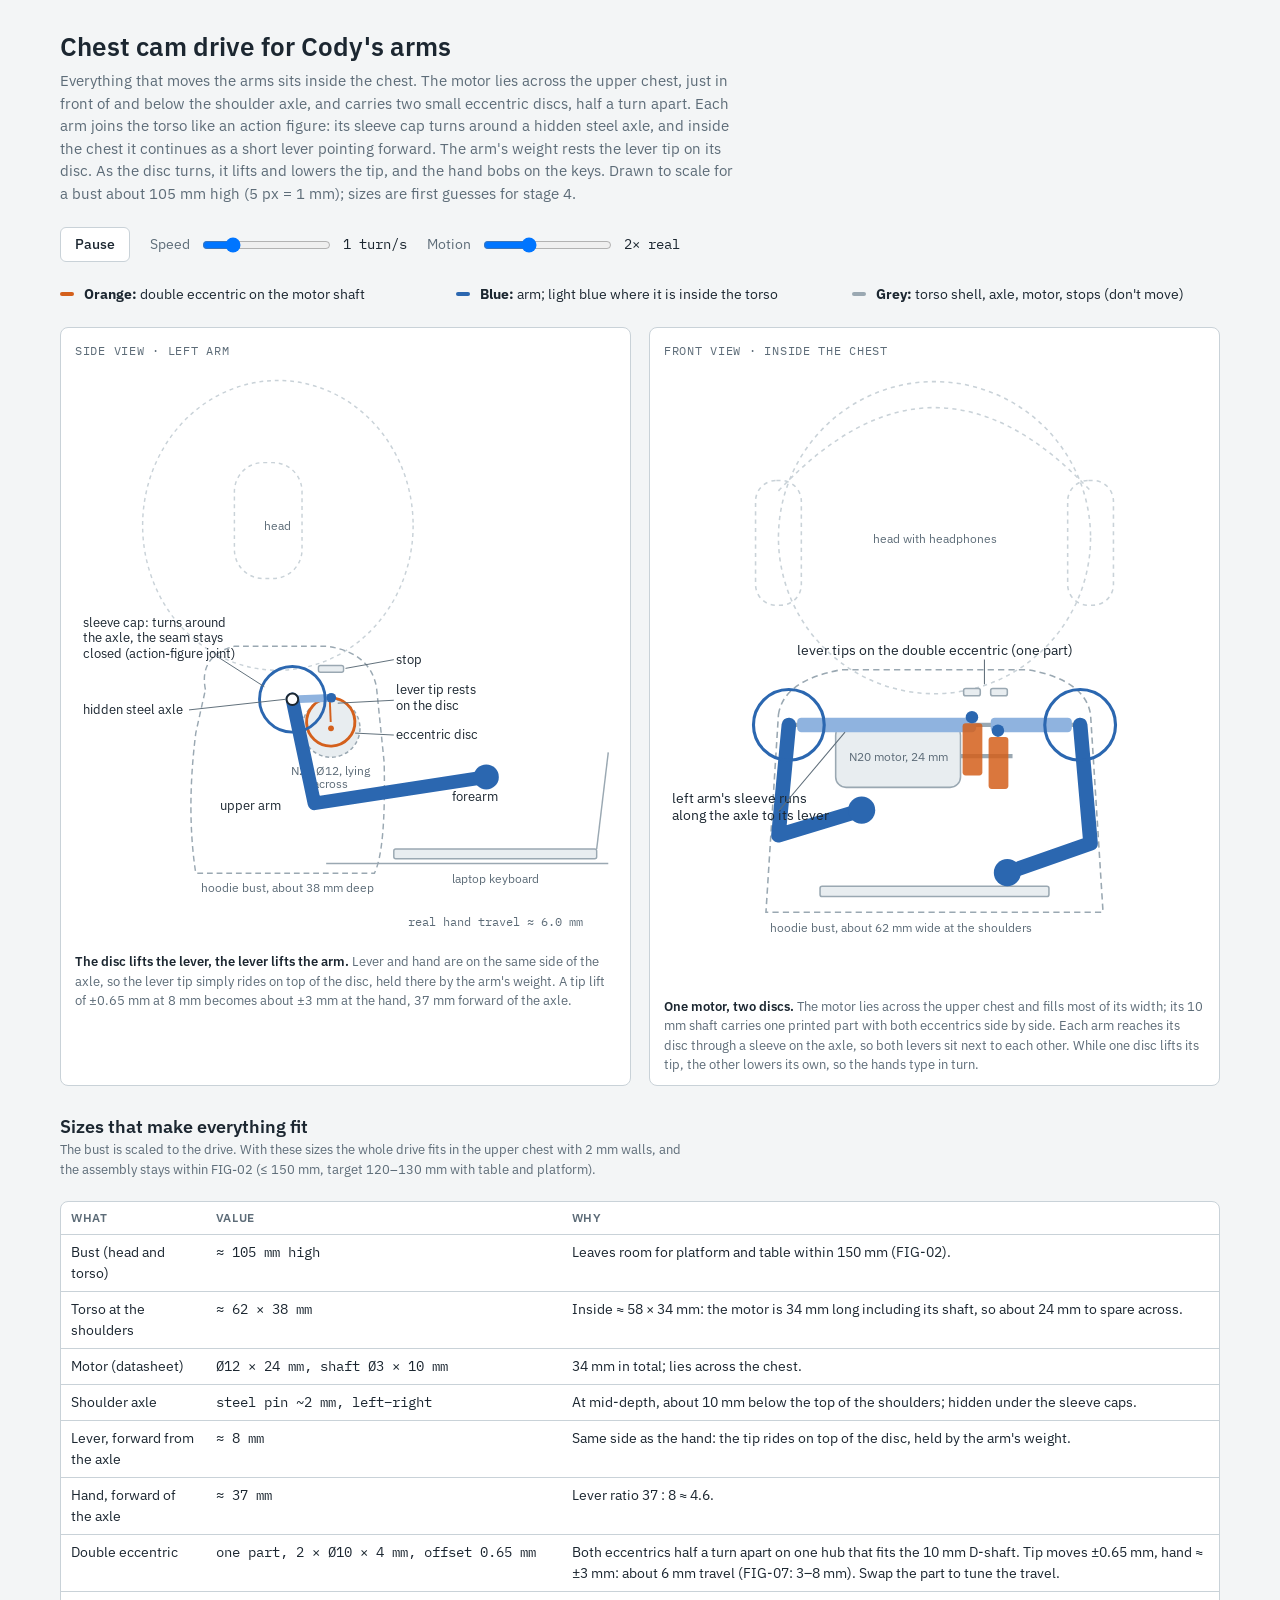
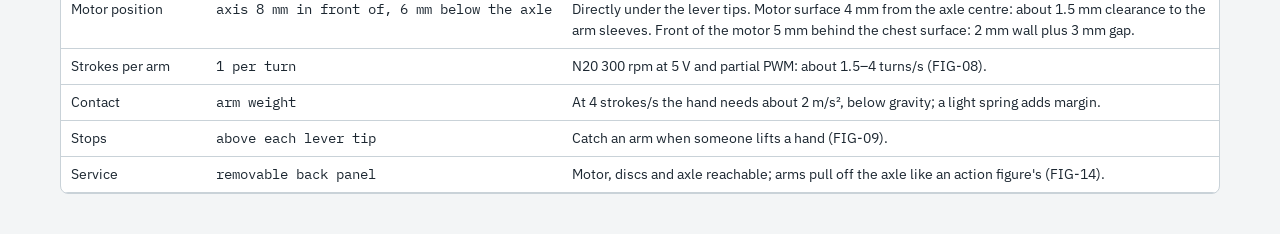
==== cad/concept/Cody Chest Cam Drive.html @ 4b965b7c "stage 4 preparation" ====
<!doctype html><html><head><meta charset=utf8><meta name=viewport content="width=device-width,initial-scale=1,viewport-fit=cover"><style>:root{color-scheme:light;box-sizing:border-box;padding-top:env(safe-area-inset-top,0px);padding-bottom:env(safe-area-inset-bottom,0px)}html{scroll-padding-top:env(safe-area-inset-top,0px)}body{margin:0;padding:0;font:14px -apple-system,BlinkMacSystemFont,sans-serif;background:#fff;color:#000}img{max-width:100%}[hidden]:not([hidden=until-found i]){display:none!important}</style></head><body>
<title>Cody Chest Cam Drive</title>
<meta name="claude:viewport-fit-sides" content="cover">
<link rel="preconnect" href="https://fonts.googleapis.com">
<link rel="stylesheet" href="https://fonts.googleapis.com/css2?family=IBM+Plex+Mono:wght@400;500&family=IBM+Plex+Sans:wght@400;500;600&display=swap">
<style>
  /* Layout: a technical drawing sheet - side and front view of the bust to scale, both animated, numbers below. */
  :root {
    --paper: #f3f5f6;
    --sheet: #ffffff;
    --ink: #1c2731;
    --muted: #5d6c78;
    --line: #c9d2d8;
    --fixed: #9aa8b2;       /* torso, axle, motor, stops: parts that don't move */
    --drive: #d4601c;       /* eccentric discs on the motor shaft */
    --arm: #2b67b0;         /* arms: sleeve cap, upper arm, forearm, hand */
    --arm-soft: #8fb3df;    /* parts of the arm inside the torso: sleeve on the axle, lever */
    --fixed-fill: #e8edf0;
    --font-sans: "IBM Plex Sans", system-ui, sans-serif;
    --font-mono: "IBM Plex Mono", ui-monospace, monospace;
  }
  @media (prefers-color-scheme: dark) {
    :root:not([data-theme="light"]) {
      --paper: #131a20; --sheet: #1a232b; --ink: #e3e9ee; --muted: #93a3af; --line: #33414c;
      --fixed: #6f808c; --drive: #f08a4b; --arm: #6aa6ec; --arm-soft: #3f6694; --fixed-fill: #222d36; color-scheme: dark;
    }
  }
  :root[data-theme="dark"] {
    --paper: #131a20; --sheet: #1a232b; --ink: #e3e9ee; --muted: #93a3af; --line: #33414c;
    --fixed: #6f808c; --drive: #f08a4b; --arm: #6aa6ec; --arm-soft: #3f6694; --fixed-fill: #222d36; color-scheme: dark;
  }
  body {
    background: var(--paper); color: var(--ink); font-family: var(--font-sans); font-size: 15px; line-height: 1.5;
    padding-left: max(16px, env(safe-area-inset-left, 0px)); padding-right: max(16px, env(safe-area-inset-right, 0px));
    padding-block: 28px 40px;
  }
  main { max-width: 1160px; margin: 0 auto; display: grid; gap: 22px; }
  h1 { font-size: 1.6rem; font-weight: 600; margin: 0; text-wrap: balance; }
  .lede { margin: 4px 0 0; color: var(--muted); max-width: 76ch; }
  .controls { display: flex; flex-wrap: wrap; align-items: center; gap: 12px 20px; font-size: 14px; }
  button {
    font: inherit; font-weight: 500; color: var(--ink); background: var(--sheet); border: 1px solid var(--line);
    border-radius: 6px; padding: 6px 14px; cursor: pointer;
  }
  button:focus-visible, input:focus-visible { outline: 2px solid var(--arm); outline-offset: 2px; }
  label { display: flex; align-items: center; gap: 10px; color: var(--muted); }
  output { font-family: var(--font-mono); color: var(--ink); min-width: 7ch; }
  .views { display: grid; grid-template-columns: repeat(auto-fit, minmax(min(100%, 460px), 1fr)); gap: 18px; }
  figure { margin: 0; background: var(--sheet); border: 1px solid var(--line); border-radius: 8px; padding: 14px 14px 10px; min-width: 0; }
  figcaption { font-size: 13px; color: var(--muted); margin-top: 6px; }
  figcaption b { color: var(--ink); font-weight: 600; }
  .view-title { font-family: var(--font-mono); font-size: 12px; letter-spacing: .06em; text-transform: uppercase; color: var(--muted); margin: 0 0 6px; }
  svg { width: 100%; height: auto; display: block; }
  svg text { font-family: var(--font-sans); font-size: 13px; fill: var(--ink); }
  svg .note { fill: var(--muted); font-size: 12px; }
  svg .dim { font-family: var(--font-mono); font-size: 12px; fill: var(--muted); }
  .fixed { stroke: var(--fixed); fill: var(--fixed-fill); stroke-width: 1.5; }
  .fixed-line { stroke: var(--fixed); stroke-width: 1.5; fill: none; }
  .axle { stroke: var(--fixed); stroke-width: 4; }
  .shell { stroke: var(--fixed); fill: none; stroke-width: 1.5; stroke-dasharray: 6 4; }
  .ghost { stroke: var(--line); fill: none; stroke-width: 1.5; stroke-dasharray: 4 4; }
  .disc { stroke: var(--drive); fill: none; stroke-width: 3; }
  .disc-fill { fill: var(--drive); }
  .disc-mark { stroke: var(--drive); stroke-width: 2; }
  .arm { stroke: var(--arm); stroke-width: 14; stroke-linecap: round; stroke-linejoin: round; fill: none; }
  .cap { fill: none; stroke: var(--arm); stroke-width: 3; }
  .lever { stroke: var(--arm-soft); stroke-width: 8; stroke-linecap: round; fill: none; }
  .sleeve { fill: var(--arm-soft); }
  .tip { fill: var(--arm); }
  .arm-fill { fill: var(--arm); }
  .pivot { fill: var(--sheet); stroke: var(--ink); stroke-width: 2; }
  .leader { stroke: var(--muted); stroke-width: 1; fill: none; }
  .key { display: grid; grid-template-columns: repeat(auto-fit, minmax(min(100%, 240px), 1fr)); gap: 10px 28px; font-size: 14px; }
  .key div { display: flex; gap: 10px; align-items: baseline; min-width: 0; }
  .swatch { width: 14px; height: 4px; border-radius: 2px; flex: none; transform: translateY(-3px); }
  table { border-collapse: collapse; width: 100%; font-size: 14px; }
  th, td { text-align: left; padding: 7px 10px; border-bottom: 1px solid var(--line); vertical-align: top; }
  th { font-weight: 600; color: var(--muted); font-size: 12px; text-transform: uppercase; letter-spacing: .05em; }
  td.num { font-family: var(--font-mono); white-space: nowrap; font-variant-numeric: tabular-nums; }
  .table-wrap { overflow-x: auto; background: var(--sheet); border: 1px solid var(--line); border-radius: 8px; }
  h2 { font-size: 1.1rem; margin: 6px 0 0; font-weight: 600; }
  p.small { font-size: 13px; color: var(--muted); margin: 0; max-width: 80ch; }
</style>

<main>
  <header>
    <h1>Chest cam drive for Cody's arms</h1>
    <p class="lede">Everything that moves the arms sits inside the chest. The motor lies across the upper chest, just in front of and below the shoulder axle, and carries two small eccentric discs, half a turn apart. Each arm joins the torso like an action figure: its sleeve cap turns around a hidden steel axle, and inside the chest it continues as a short lever pointing forward. The arm's weight rests the lever tip on its disc. As the disc turns, it lifts and lowers the tip, and the hand bobs on the keys. Drawn to scale for a bust about 105 mm high (5 px = 1 mm); sizes are first guesses for stage 4.</p>
  </header>

  <div class="controls">
    <button id="play" type="button" aria-pressed="true">Pause</button>
    <label for="speed">Speed <input id="speed" type="range" min="0.25" max="4" step="0.25" value="1"> <output id="speedOut" for="speed">1 turn/s</output></label>
    <label for="exag">Motion <input id="exag" type="range" min="1" max="4" step="1" value="2"> <output id="exagOut" for="exag">2× real</output></label>
  </div>

  <div class="key" aria-label="Colour key">
    <div><span class="swatch" style="background:var(--drive)"></span><span><b>Orange:</b> double eccentric on the motor shaft</span></div>
    <div><span class="swatch" style="background:var(--arm)"></span><span><b>Blue:</b> arm; light blue where it is inside the torso</span></div>
    <div><span class="swatch" style="background:var(--fixed)"></span><span><b>Grey:</b> torso shell, axle, motor, stops (don't move)</span></div>
  </div>

  <div class="views">
    <figure>
      <p class="view-title">Side view · left arm</p>
      <svg viewBox="40 60 560 600" role="img" aria-label="Side view of the bust: shoulder axle at mid-depth, lever forward inside the chest resting on an eccentric disc on the lying motor, arm down and forward to the keyboard">
        <!-- head with headphones and hoodie bust (outline of the draft) -->
        <ellipse class="ghost" cx="250" cy="225" rx="140" ry="150"/>
        <rect class="ghost" x="205" y="160" width="70" height="120" rx="30"/>
        <text class="note" x="250" y="230" text-anchor="middle">head</text>
        <path class="shell" d="M 175 395 Q 168 360 205 350 L 300 350 Q 345 356 352 392 L 360 470 Q 362 560 350 585 L 165 585 Q 155 520 165 440 Z"/>
        <text class="note" x="170" y="604">hoodie bust, about 38 mm deep</text>
        <!-- table and laptop keyboard -->
        <line class="fixed-line" x1="300" y1="575" x2="592" y2="575"/>
        <rect class="fixed" x="370" y="560" width="210" height="10" rx="2"/>
        <path class="fixed-line" d="M 580 560 L 592 460"/>
        <text class="note" x="475" y="595" text-anchor="middle">laptop keyboard</text>
        <!-- motor lying across, seen end-on, behind the disc -->
        <circle class="fixed" cx="305" cy="435" r="30" stroke-dasharray="4 3"/>
        <text class="note" x="305" y="483" text-anchor="middle">N20 Ø12, lying</text>
        <text class="note" x="305" y="497" text-anchor="middle">across</text>
        <!-- stop above the lever tip -->
        <rect class="fixed" x="292" y="370" width="26" height="7" rx="2"/>
        <!-- moving parts -->
        <g id="sDisc"><circle class="disc" cx="0" cy="0" r="25"/><line class="disc-mark" x1="0" y1="0" x2="0" y2="-25"/></g>
        <circle class="disc-fill" cx="305" cy="435" r="3"/>
        <path id="sLever" class="lever" d=""/>
        <circle id="sTip" class="tip" r="5"/>
        <path id="sArm" class="arm" d=""/>
        <circle id="sHand" class="arm-fill" r="13"/>
        <circle id="sCap" class="cap" r="34"/>
        <circle class="pivot" cx="265" cy="405" r="6"/>
        <!-- labels -->
        <text x="48" y="330">sleeve cap: turns around</text>
        <text x="48" y="346">the axle, the seam stays</text>
        <text x="48" y="362">closed (action-figure joint)</text>
        <path class="leader" d="M 186 360 L 236 392"/>
        <text x="48" y="420">hidden steel axle</text>
        <path class="leader" d="M 158 416 L 258 405"/>
        <text x="372" y="368">stop</text>
        <path class="leader" d="M 370 364 L 320 373"/>
        <text x="372" y="400">lever tip rests</text>
        <text x="372" y="416">on the disc</text>
        <path class="leader" d="M 370 406 L 312 409"/>
        <text x="372" y="446">eccentric disc</text>
        <path class="leader" d="M 370 442 L 330 440"/>
        <text x="190" y="520">upper arm</text>
        <text x="430" y="510">forearm</text>
        <text id="travelText" class="dim" x="475" y="640" text-anchor="middle"></text>
      </svg>
      <figcaption><b>The disc lifts the lever, the lever lifts the arm.</b> Lever and hand are on the same side of the axle, so the lever tip simply rides on top of the disc, held there by the arm's weight. A tip lift of ±0.65 mm at 8 mm becomes about ±3 mm at the hand, 37 mm forward of the axle.</figcaption>
    </figure>

    <figure>
      <p class="view-title">Front view · inside the chest</p>
      <svg viewBox="40 60 520 600" role="img" aria-label="Front view of the bust: steel axle through both shoulders, motor lying across the upper chest with two eccentric discs on its shaft, each lever tip resting on one disc">
        <ellipse class="ghost" cx="300" cy="225" rx="150" ry="150"/>
        <rect class="ghost" x="128" y="170" width="44" height="120" rx="20"/>
        <rect class="ghost" x="428" y="170" width="44" height="120" rx="20"/>
        <path class="ghost" d="M 150 180 Q 300 20 450 180"/>
        <text class="note" x="300" y="230" text-anchor="middle">head with headphones</text>
        <path class="shell" d="M 150 395 Q 155 362 210 352 L 390 352 Q 445 362 450 395 L 462 585 L 138 585 Z"/>
        <text class="note" x="142" y="604">hoodie bust, about 62 mm wide at the shoulders</text>
        <!-- keyboard -->
        <rect class="fixed" x="190" y="560" width="220" height="10" rx="2"/>
        <!-- motor lying across, shaft to the right -->
        <rect class="fixed" x="205" y="405" width="120" height="60" rx="10"/>
        <text class="note" x="265" y="440" text-anchor="middle">N20 motor, 24 mm</text>
        <line class="axle" x1="325" y1="435" x2="375" y2="435"/>
        <!-- axle and the arms' sleeves on it -->
        <line class="axle" x1="160" y1="405" x2="440" y2="405"/>
        <rect class="sleeve" x="168" y="398" width="172" height="14" rx="4"/>
        <rect class="sleeve" x="354" y="398" width="78" height="14" rx="4"/>
        <!-- stops above the tips -->
        <rect class="fixed" x="328" y="370" width="16" height="7" rx="2"/>
        <rect class="fixed" x="354" y="370" width="16" height="7" rx="2"/>
        <!-- moving parts: discs seen edge-on, tips, arms -->
        <rect id="fDiscL" class="disc-fill" x="327" y="410" width="19" height="50" rx="3" opacity="0.85"/>
        <rect id="fDiscR" class="disc-fill" x="352" y="410" width="19" height="50" rx="3" opacity="0.85"/>
        <circle id="fTipL" class="tip" cx="336" cy="404" r="6"/>
        <circle id="fTipR" class="tip" cx="361" cy="404" r="6"/>
        <path id="fArmL" class="arm" d=""/>
        <path id="fArmR" class="arm" d=""/>
        <circle id="fHandL" class="arm-fill" r="13"/>
        <circle id="fHandR" class="arm-fill" r="13"/>
        <circle class="cap" cx="160" cy="405" r="34"/>
        <circle class="cap" cx="440" cy="405" r="34"/>
        <!-- labels -->
        <text x="300" y="338" text-anchor="middle">lever tips on the double eccentric (one part)</text>
        <path class="leader" d="M 348 342 L 348 366"/>
        <text x="48" y="480">left arm's sleeve runs</text>
        <text x="48" y="496">along the axle to its lever</text>
        <path class="leader" d="M 150 488 L 214 412"/>
      </svg>
      <figcaption><b>One motor, two discs.</b> The motor lies across the upper chest and fills most of its width; its 10 mm shaft carries one printed part with both eccentrics side by side. Each arm reaches its disc through a sleeve on the axle, so both levers sit next to each other. While one disc lifts its tip, the other lowers its own, so the hands type in turn.</figcaption>
    </figure>
  </div>

  <section>
    <h2>Sizes that make everything fit</h2>
    <p class="small">The bust is scaled to the drive. With these sizes the whole drive fits in the upper chest with 2 mm walls, and the assembly stays within FIG-02 (≤ 150 mm, target 120–130 mm with table and platform).</p>
  </section>
  <div class="table-wrap">
    <table>
      <thead><tr><th>What</th><th>Value</th><th>Why</th></tr></thead>
      <tbody>
        <tr><td>Bust (head and torso)</td><td class="num">≈ 105 mm high</td><td>Leaves room for platform and table within 150 mm (FIG-02).</td></tr>
        <tr><td>Torso at the shoulders</td><td class="num">≈ 62 × 38 mm</td><td>Inside ≈ 58 × 34 mm: the motor is 34 mm long including its shaft, so about 24 mm to spare across.</td></tr>
        <tr><td>Motor (datasheet)</td><td class="num">Ø12 × 24 mm, shaft Ø3 × 10 mm</td><td>34 mm in total; lies across the chest.</td></tr>
        <tr><td>Shoulder axle</td><td class="num">steel pin ~2 mm, left–right</td><td>At mid-depth, about 10 mm below the top of the shoulders; hidden under the sleeve caps.</td></tr>
        <tr><td>Lever, forward from the axle</td><td class="num">≈ 8 mm</td><td>Same side as the hand: the tip rides on top of the disc, held by the arm's weight.</td></tr>
        <tr><td>Hand, forward of the axle</td><td class="num">≈ 37 mm</td><td>Lever ratio 37 : 8 ≈ 4.6.</td></tr>
        <tr><td>Double eccentric</td><td class="num">one part, 2 × Ø10 × 4 mm, offset 0.65 mm</td><td>Both eccentrics half a turn apart on one hub that fits the 10 mm D-shaft. Tip moves ±0.65 mm, hand ≈ ±3 mm: about 6 mm travel (FIG-07: 3–8 mm). Swap the part to tune the travel.</td></tr>
        <tr><td>Motor position</td><td class="num">axis 8 mm in front of, 6 mm below the axle</td><td>Directly under the lever tips. Motor surface 4 mm from the axle centre: about 1.5 mm clearance to the arm sleeves. Front of the motor 5 mm behind the chest surface: 2 mm wall plus 3 mm gap.</td></tr>
        <tr><td>Strokes per arm</td><td class="num">1 per turn</td><td>N20 300 rpm at 5 V and partial PWM: about 1.5–4 turns/s (FIG-08).</td></tr>
        <tr><td>Contact</td><td class="num">arm weight</td><td>At 4 strokes/s the hand needs about 2 m/s², below gravity; a light spring adds margin.</td></tr>
        <tr><td>Stops</td><td class="num">above each lever tip</td><td>Catch an arm when someone lifts a hand (FIG-09).</td></tr>
        <tr><td>Service</td><td class="num">removable back panel</td><td>Motor, discs and axle reachable; arms pull off the axle like an action figure's (FIG-14).</td></tr>
      </tbody>
    </table>
  </div>
</main>

<script>
(() => {
  const $ = (id) => document.getElementById(id);
  const reduce = window.matchMedia && window.matchMedia("(prefers-reduced-motion: reduce)").matches;
  let playing = !reduce;
  let turnsPerSecond = 1;
  let exag = 2;
  let phase = 0.9;
  let last = null;

  const PX = 5;                          // px per mm
  const OFFSET_MM = 0.65;                // eccentric offset
  const DISC_R = 25;                     // disc radius, px (5 mm)
  const P = [265, 405];                  // shoulder axle, side view
  const SHAFT = [305, 435];              // motor axis, side view
  const LEVER = 40;                      // 8 mm forward
  const ELBOW = [5, 110];                // relative to the axle
  const HAND_X = 185;                    // 37 mm forward
  const RATIO = HAND_X / LEVER;

  function rot(q, a) {
    const c = Math.cos(a), s = Math.sin(a);
    return [P[0] + q[0] * c - q[1] * s, P[1] + q[0] * s + q[1] * c];
  }
  function draw() {
    const e = OFFSET_MM * exag * PX;     // offset as drawn, px
    const liftL = e * Math.cos(phase);   // left tip lifted by liftL px
    const liftR = -liftL;
    const maxDown = RATIO * e;

    // Side view: disc centre circles the motor axis; tip rides on top of the disc
    const dc = [SHAFT[0] + e * Math.sin(phase), SHAFT[1] - e * Math.cos(phase)];
    const ang = phase * 180 / Math.PI;
    $("sDisc").setAttribute("transform", `translate(${dc[0]} ${dc[1]}) rotate(${ang})`);
    const a = -Math.asin(Math.max(-0.95, Math.min(0.95, liftL / LEVER)));   // tip up -> arm turns up
    const tip = rot([LEVER, 5], a);
    const handRest = [HAND_X, (547 - maxDown) - P[1]];                     // lowest hand touches the keys
    const elbow = rot(ELBOW, a), hand = rot(handRest, a);
    $("sLever").setAttribute("d", `M ${P[0]} ${P[1]} L ${tip[0]} ${tip[1]}`);
    setCircle("sTip", tip);
    $("sArm").setAttribute("d", `M ${P[0]} ${P[1]} L ${elbow[0]} ${elbow[1]} L ${hand[0]} ${hand[1]}`);
    setCircle("sHand", hand);
    setCircle("sCap", P);

    // Front view: discs move up and down half a turn apart; tips and hands follow
    $("fDiscL").setAttribute("y", 410 - liftL);
    $("fDiscR").setAttribute("y", 410 - liftR);
    $("fTipL").setAttribute("cy", 404 - liftL);
    $("fTipR").setAttribute("cy", 404 - liftR);
    const restY = 547 - maxDown;
    const hL = [230, restY - RATIO * liftL], hR = [370, restY - RATIO * liftR];
    const eL = [150, 515 - liftL * 0.6], eR = [450, 515 - liftR * 0.6];
    $("fArmL").setAttribute("d", `M 160 405 L ${eL[0]} ${eL[1]} L ${hL[0]} ${hL[1]}`);
    $("fArmR").setAttribute("d", `M 440 405 L ${eR[0]} ${eR[1]} L ${hR[0]} ${hR[1]}`);
    setCircle("fHandL", hL); setCircle("fHandR", hR);

    $("travelText").textContent = `real hand travel ≈ ${(2 * OFFSET_MM * RATIO).toFixed(1)} mm`;
  }
  function setCircle(id, p) { const el = $(id); el.setAttribute("cx", p[0]); el.setAttribute("cy", p[1]); }

  function tick(t) {
    if (last !== null && playing) phase += (t - last) / 1000 * turnsPerSecond * 2 * Math.PI;
    last = t;
    draw();
    requestAnimationFrame(tick);
  }
  const play = $("play");
  function syncButton() { play.textContent = playing ? "Pause" : "Play"; play.setAttribute("aria-pressed", String(playing)); }
  play.addEventListener("click", () => { playing = !playing; syncButton(); });
  $("speed").addEventListener("input", (ev) => { turnsPerSecond = +ev.target.value; $("speedOut").textContent = `${turnsPerSecond} turn${turnsPerSecond === 1 ? "" : "s"}/s`; });
  $("exag").addEventListener("input", (ev) => { exag = +ev.target.value; $("exagOut").textContent = exag === 1 ? "real size" : `${exag}× real`; });
  syncButton();
  draw();
  requestAnimationFrame(tick);
})();
</script>

</body></html>
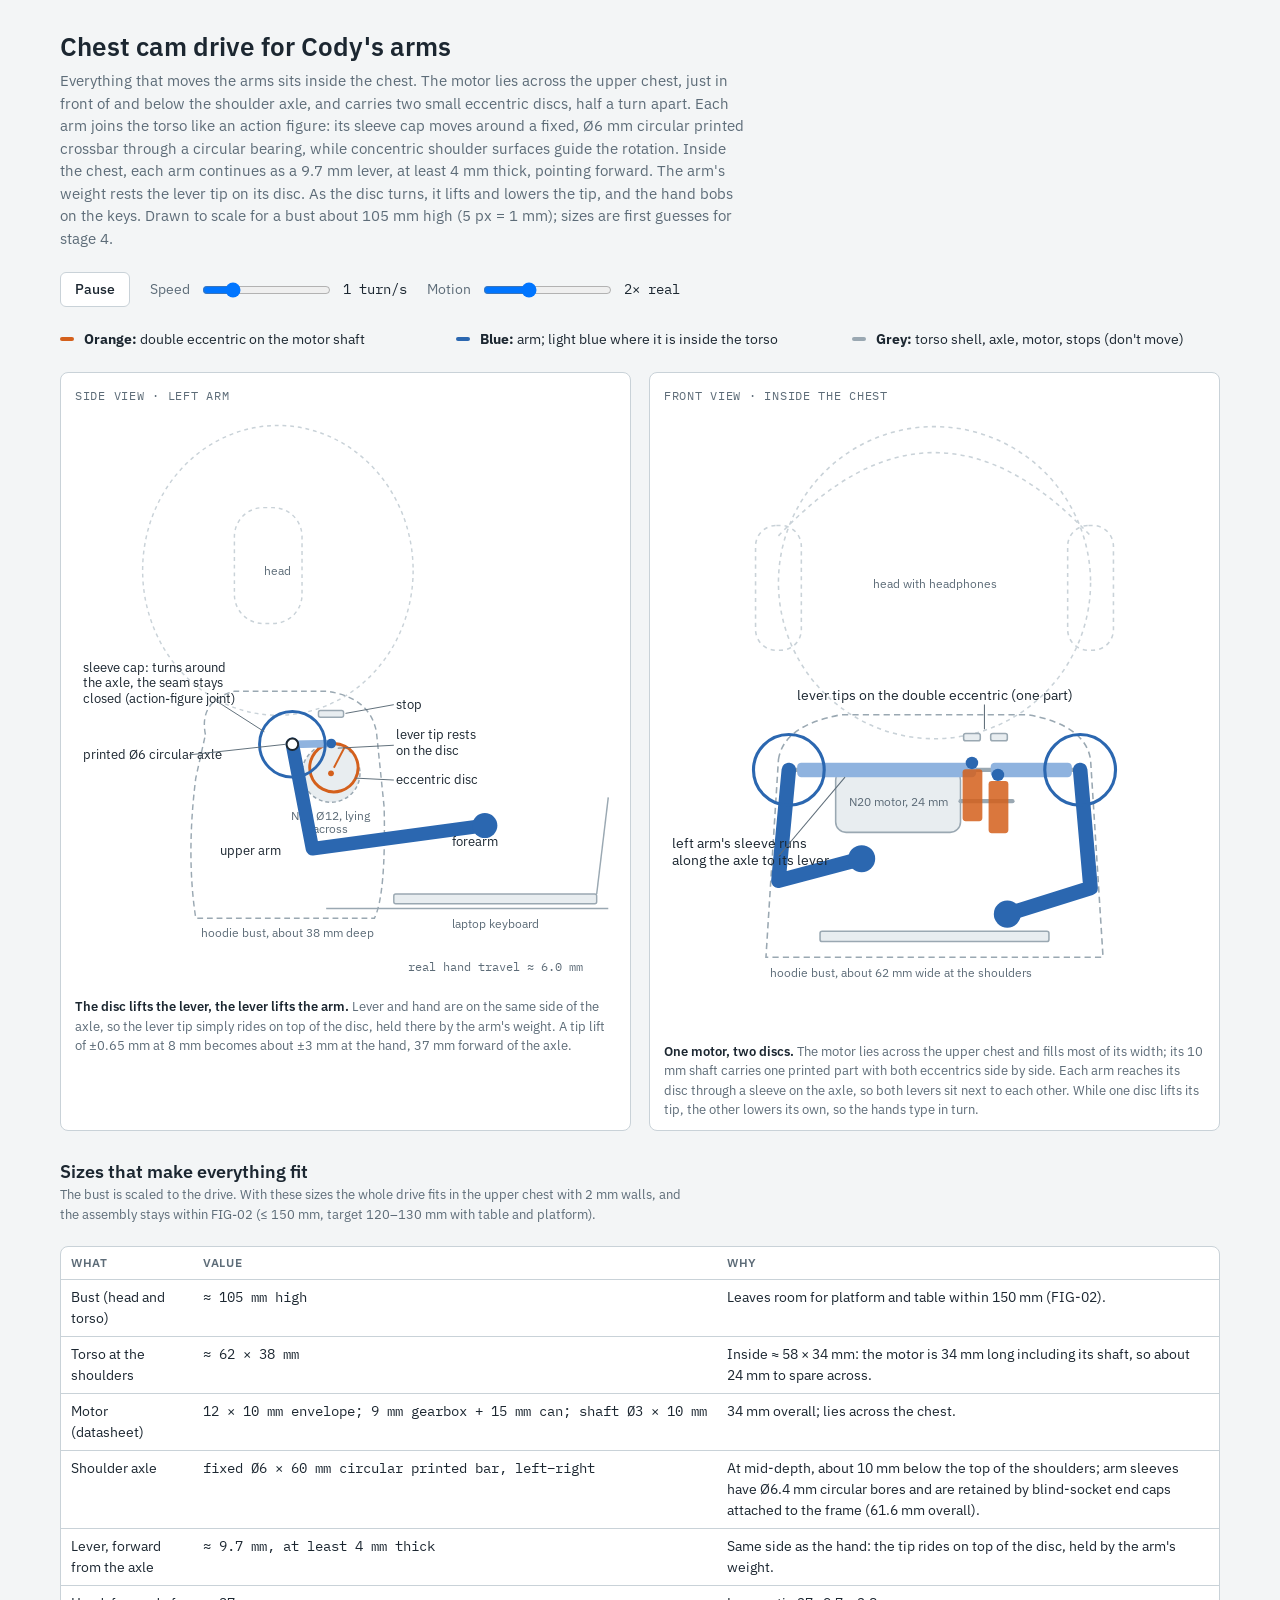
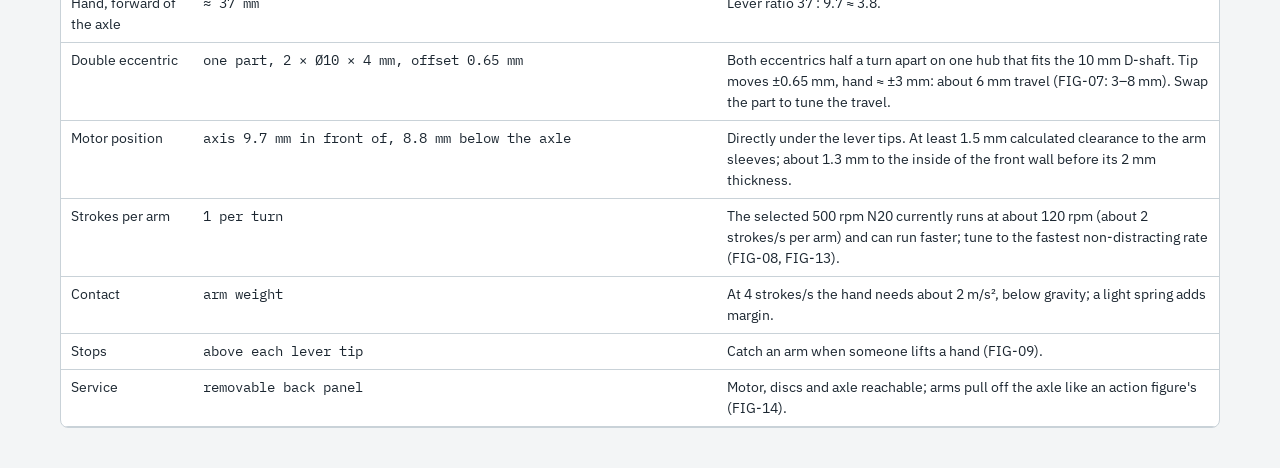
==== commit 1990c7ca: "step 4a" ====
--- a/cad/concept/Cody Chest Cam Drive.html
+++ b/cad/concept/Cody Chest Cam Drive.html
@@ -56,7 +56,7 @@
   svg .dim { font-family: var(--font-mono); font-size: 12px; fill: var(--muted); }
   .fixed { stroke: var(--fixed); fill: var(--fixed-fill); stroke-width: 1.5; }
   .fixed-line { stroke: var(--fixed); stroke-width: 1.5; fill: none; }
-  .axle { stroke: var(--fixed); stroke-width: 4; }
+  .axle { stroke: var(--fixed); stroke-width: 4; stroke-linecap: round; }
   .shell { stroke: var(--fixed); fill: none; stroke-width: 1.5; stroke-dasharray: 6 4; }
   .ghost { stroke: var(--line); fill: none; stroke-width: 1.5; stroke-dasharray: 4 4; }
   .disc { stroke: var(--drive); fill: none; stroke-width: 3; }
@@ -85,7 +85,7 @@
 <main>
   <header>
     <h1>Chest cam drive for Cody's arms</h1>
-    <p class="lede">Everything that moves the arms sits inside the chest. The motor lies across the upper chest, just in front of and below the shoulder axle, and carries two small eccentric discs, half a turn apart. Each arm joins the torso like an action figure: its sleeve cap turns around a hidden steel axle, and inside the chest it continues as a short lever pointing forward. The arm's weight rests the lever tip on its disc. As the disc turns, it lifts and lowers the tip, and the hand bobs on the keys. Drawn to scale for a bust about 105 mm high (5 px = 1 mm); sizes are first guesses for stage 4.</p>
+    <p class="lede">Everything that moves the arms sits inside the chest. The motor lies across the upper chest, just in front of and below the shoulder axle, and carries two small eccentric discs, half a turn apart. Each arm joins the torso like an action figure: its sleeve cap moves around a fixed, Ø6 mm circular printed crossbar through a circular bearing, while concentric shoulder surfaces guide the rotation. Inside the chest, each arm continues as a 9.7 mm lever, at least 4 mm thick, pointing forward. The arm's weight rests the lever tip on its disc. As the disc turns, it lifts and lowers the tip, and the hand bobs on the keys. Drawn to scale for a bust about 105 mm high (5 px = 1 mm); sizes are first guesses for stage 4.</p>
   </header>
 
   <div class="controls">
@@ -135,7 +135,7 @@
         <text x="48" y="346">the axle, the seam stays</text>
         <text x="48" y="362">closed (action-figure joint)</text>
         <path class="leader" d="M 186 360 L 236 392"/>
-        <text x="48" y="420">hidden steel axle</text>
+        <text x="48" y="420">printed Ø6 circular axle</text>
         <path class="leader" d="M 158 416 L 258 405"/>
         <text x="372" y="368">stop</text>
         <path class="leader" d="M 370 364 L 320 373"/>
@@ -153,7 +153,7 @@
 
     <figure>
       <p class="view-title">Front view · inside the chest</p>
-      <svg viewBox="40 60 520 600" role="img" aria-label="Front view of the bust: steel axle through both shoulders, motor lying across the upper chest with two eccentric discs on its shaft, each lever tip resting on one disc">
+      <svg viewBox="40 60 520 600" role="img" aria-label="Front view of the bust: printed circular axle through both shoulders, motor lying across the upper chest with two eccentric discs on its shaft, each lever tip resting on one disc">
         <ellipse class="ghost" cx="300" cy="225" rx="150" ry="150"/>
         <rect class="ghost" x="128" y="170" width="44" height="120" rx="20"/>
         <rect class="ghost" x="428" y="170" width="44" height="120" rx="20"/>
@@ -206,13 +206,13 @@
       <tbody>
         <tr><td>Bust (head and torso)</td><td class="num">≈ 105 mm high</td><td>Leaves room for platform and table within 150 mm (FIG-02).</td></tr>
         <tr><td>Torso at the shoulders</td><td class="num">≈ 62 × 38 mm</td><td>Inside ≈ 58 × 34 mm: the motor is 34 mm long including its shaft, so about 24 mm to spare across.</td></tr>
-        <tr><td>Motor (datasheet)</td><td class="num">Ø12 × 24 mm, shaft Ø3 × 10 mm</td><td>34 mm in total; lies across the chest.</td></tr>
-        <tr><td>Shoulder axle</td><td class="num">steel pin ~2 mm, left–right</td><td>At mid-depth, about 10 mm below the top of the shoulders; hidden under the sleeve caps.</td></tr>
-        <tr><td>Lever, forward from the axle</td><td class="num">≈ 8 mm</td><td>Same side as the hand: the tip rides on top of the disc, held by the arm's weight.</td></tr>
-        <tr><td>Hand, forward of the axle</td><td class="num">≈ 37 mm</td><td>Lever ratio 37 : 8 ≈ 4.6.</td></tr>
+        <tr><td>Motor (datasheet)</td><td class="num">12 × 10 mm envelope; 9 mm gearbox + 15 mm can; shaft Ø3 × 10 mm</td><td>34 mm overall; lies across the chest.</td></tr>
+        <tr><td>Shoulder axle</td><td class="num">fixed Ø6 × 60 mm circular printed bar, left–right</td><td>At mid-depth, about 10 mm below the top of the shoulders; arm sleeves have Ø6.4 mm circular bores and are retained by blind-socket end caps attached to the frame (61.6 mm overall).</td></tr>
+        <tr><td>Lever, forward from the axle</td><td class="num">≈ 9.7 mm, at least 4 mm thick</td><td>Same side as the hand: the tip rides on top of the disc, held by the arm's weight.</td></tr>
+        <tr><td>Hand, forward of the axle</td><td class="num">≈ 37 mm</td><td>Lever ratio 37 : 9.7 ≈ 3.8.</td></tr>
         <tr><td>Double eccentric</td><td class="num">one part, 2 × Ø10 × 4 mm, offset 0.65 mm</td><td>Both eccentrics half a turn apart on one hub that fits the 10 mm D-shaft. Tip moves ±0.65 mm, hand ≈ ±3 mm: about 6 mm travel (FIG-07: 3–8 mm). Swap the part to tune the travel.</td></tr>
-        <tr><td>Motor position</td><td class="num">axis 8 mm in front of, 6 mm below the axle</td><td>Directly under the lever tips. Motor surface 4 mm from the axle centre: about 1.5 mm clearance to the arm sleeves. Front of the motor 5 mm behind the chest surface: 2 mm wall plus 3 mm gap.</td></tr>
-        <tr><td>Strokes per arm</td><td class="num">1 per turn</td><td>N20 300 rpm at 5 V and partial PWM: about 1.5–4 turns/s (FIG-08).</td></tr>
+        <tr><td>Motor position</td><td class="num">axis 9.7 mm in front of, 8.8 mm below the axle</td><td>Directly under the lever tips. At least 1.5 mm calculated clearance to the arm sleeves; about 1.3 mm to the inside of the front wall before its 2 mm thickness.</td></tr>
+        <tr><td>Strokes per arm</td><td class="num">1 per turn</td><td>The selected 500 rpm N20 currently runs at about 120 rpm (about 2 strokes/s per arm) and can run faster; tune to the fastest non-distracting rate (FIG-08, FIG-13).</td></tr>
         <tr><td>Contact</td><td class="num">arm weight</td><td>At 4 strokes/s the hand needs about 2 m/s², below gravity; a light spring adds margin.</td></tr>
         <tr><td>Stops</td><td class="num">above each lever tip</td><td>Catch an arm when someone lifts a hand (FIG-09).</td></tr>
         <tr><td>Service</td><td class="num">removable back panel</td><td>Motor, discs and axle reachable; arms pull off the axle like an action figure's (FIG-14).</td></tr>
